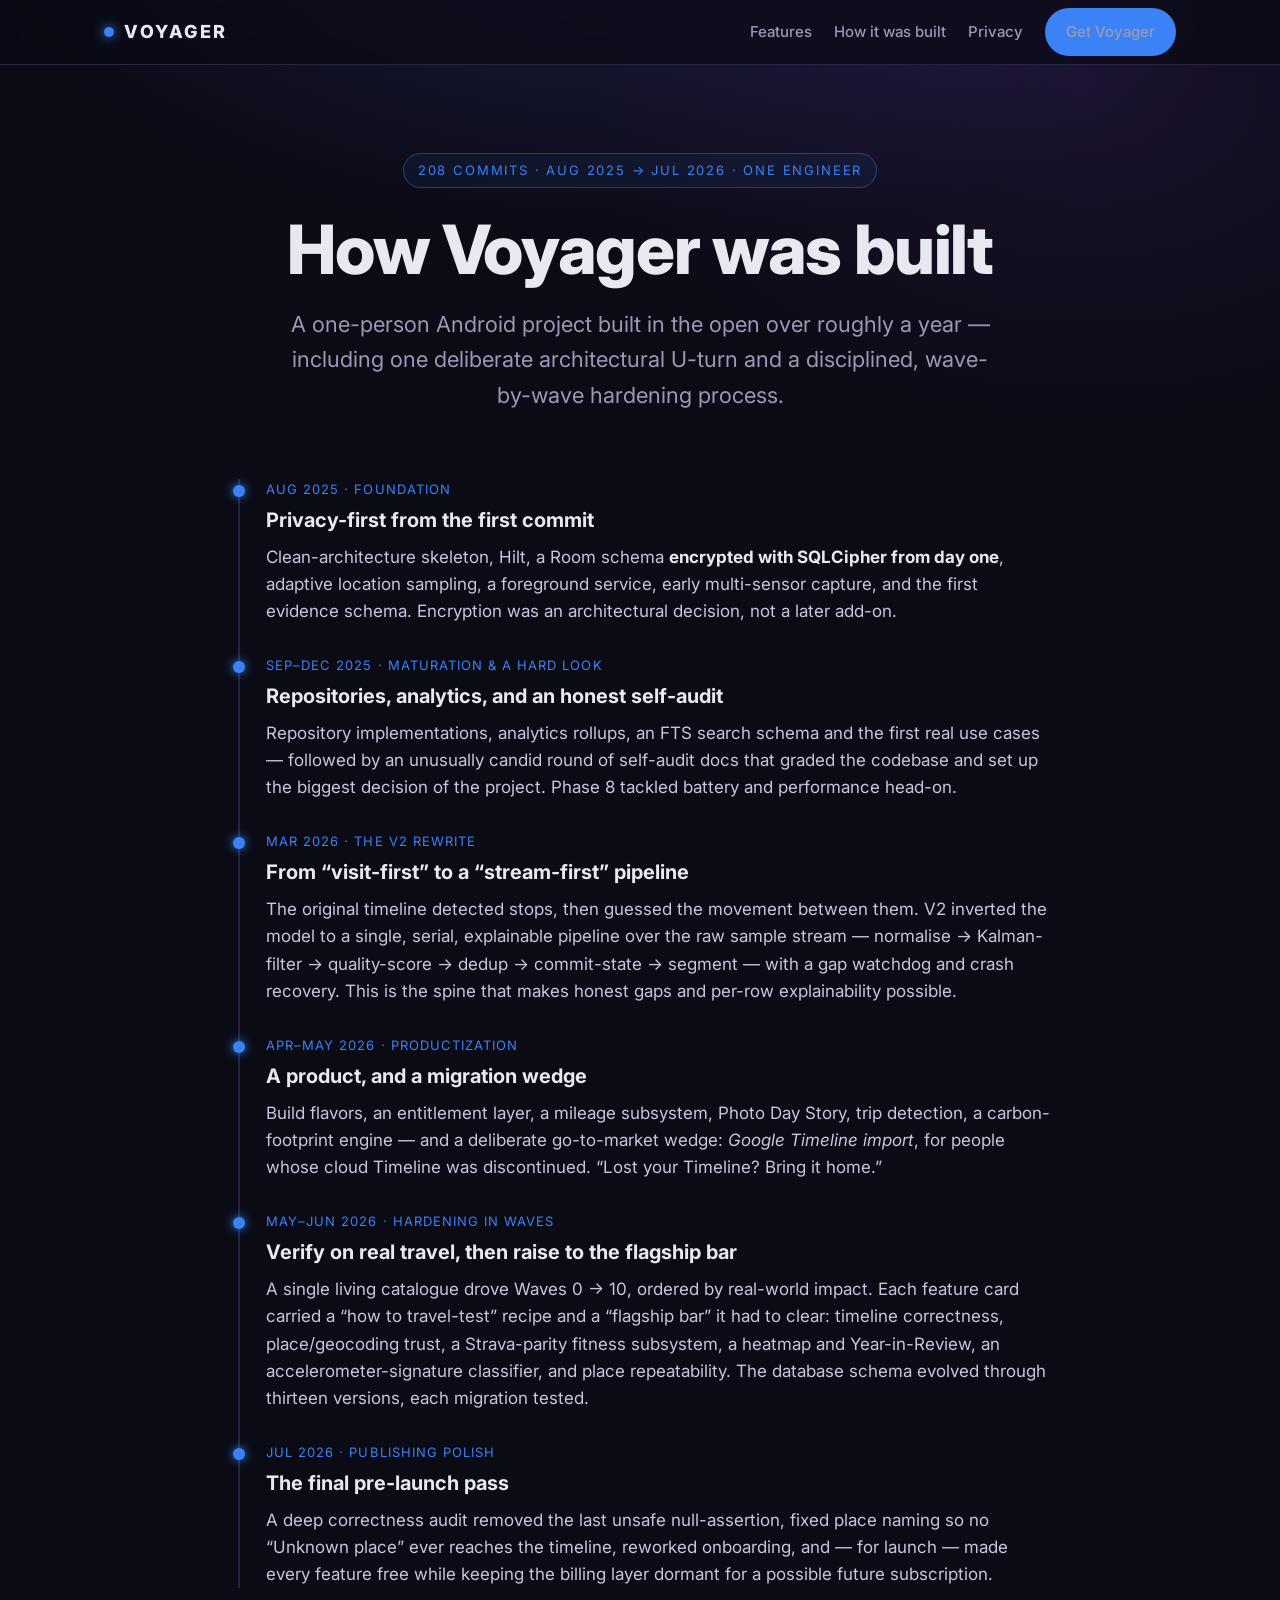
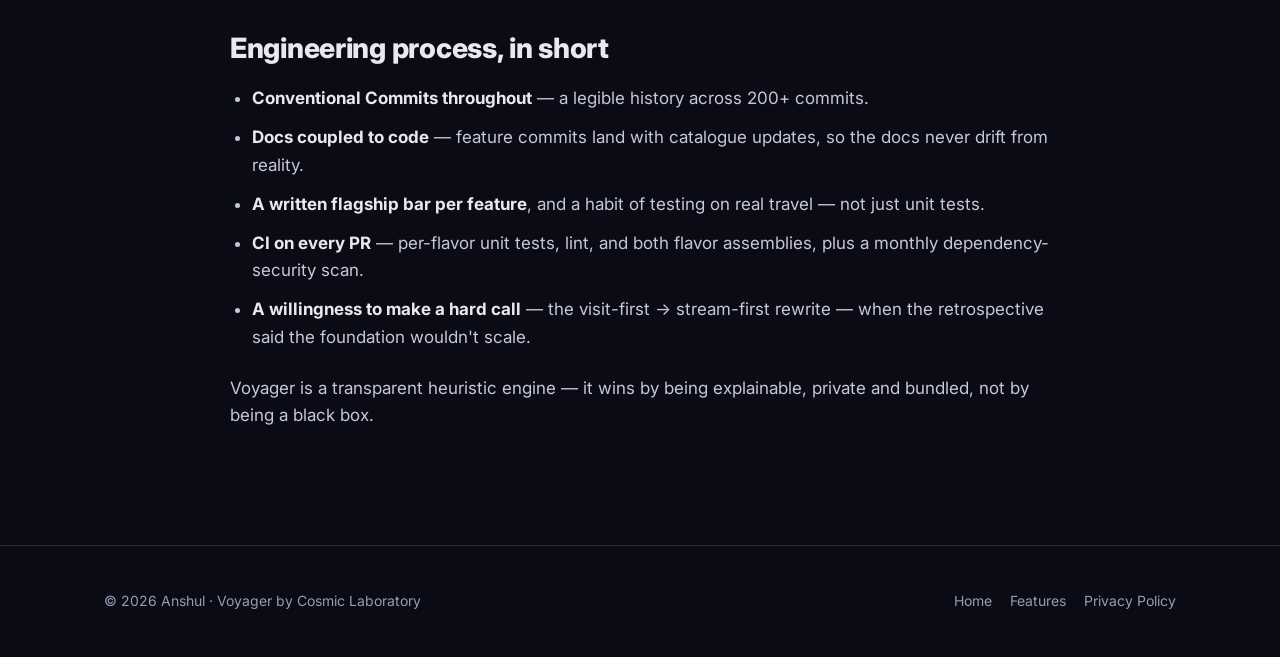
==== development.html @ 9e4bc84a "Voyager marketing + docs site (landing, features, dev story, privacy) Static GitHub Pages site (no a" ====
<!doctype html>
<html lang="en">
<head>
<meta charset="utf-8">
<meta name="viewport" content="width=device-width, initial-scale=1">
<title>How Voyager was built — Development story</title>
<meta name="description" content="The year-long development story of Voyager: 208 commits, an architectural U-turn from visit-first to a stream-first pipeline, and a wave-by-wave hardening process.">
<link href="https://fonts.googleapis.com/css2?family=Inter:wght@400;500;600;800&display=swap" rel="stylesheet">
<link rel="stylesheet" href="assets/style.css">
<link rel="icon" href="data:image/svg+xml,<svg xmlns='http://www.w3.org/2000/svg' viewBox='0 0 100 100'><circle cx='50' cy='50' r='42' fill='%233b82f6'/></svg>">
</head>
<body>

<nav class="nav"><div class="wrap">
  <a class="brand" href="index.html"><span class="dot"></span>VOYAGER</a>
  <div class="links">
    <a href="features.html">Features</a>
    <a href="development.html">How it was built</a>
    <a href="privacy.html">Privacy</a>
    <a class="btn" href="index.html#get">Get Voyager</a>
  </div>
</div></nav>

<header class="hero" style="padding-bottom:10px"><div class="wrap">
  <span class="eyebrow">208 commits · Aug 2025 → Jul 2026 · one engineer</span>
  <h1>How Voyager was built</h1>
  <p class="lede">A one-person Android project built in the open over roughly a year — including one
    deliberate architectural U-turn and a disciplined, wave-by-wave hardening process.</p>
</div></header>

<section style="padding-top:24px"><div class="wrap"><div class="prose">
  <div class="timeline">
    <div class="phase"><div class="when">Aug 2025 · Foundation</div>
      <h3>Privacy-first from the first commit</h3>
      <p>Clean-architecture skeleton, Hilt, a Room schema <strong>encrypted with SQLCipher from day
        one</strong>, adaptive location sampling, a foreground service, early multi-sensor capture,
        and the first evidence schema. Encryption was an architectural decision, not a later add-on.</p></div>

    <div class="phase"><div class="when">Sep–Dec 2025 · Maturation &amp; a hard look</div>
      <h3>Repositories, analytics, and an honest self-audit</h3>
      <p>Repository implementations, analytics rollups, an FTS search schema and the first real use
        cases — followed by an unusually candid round of self-audit docs that graded the codebase and
        set up the biggest decision of the project. Phase 8 tackled battery and performance head-on.</p></div>

    <div class="phase"><div class="when">Mar 2026 · The V2 rewrite</div>
      <h3>From “visit-first” to a “stream-first” pipeline</h3>
      <p>The original timeline detected stops, then guessed the movement between them. V2 inverted the
        model to a single, serial, explainable pipeline over the raw sample stream —
        normalise → Kalman-filter → quality-score → dedup → commit-state → segment — with a gap
        watchdog and crash recovery. This is the spine that makes honest gaps and per-row
        explainability possible.</p></div>

    <div class="phase"><div class="when">Apr–May 2026 · Productization</div>
      <h3>A product, and a migration wedge</h3>
      <p>Build flavors, an entitlement layer, a mileage subsystem, Photo Day Story, trip detection,
        a carbon-footprint engine — and a deliberate go-to-market wedge: <em>Google Timeline import</em>,
        for people whose cloud Timeline was discontinued. “Lost your Timeline? Bring it home.”</p></div>

    <div class="phase"><div class="when">May–Jun 2026 · Hardening in waves</div>
      <h3>Verify on real travel, then raise to the flagship bar</h3>
      <p>A single living catalogue drove Waves 0 → 10, ordered by real-world impact. Each feature card
        carried a “how to travel-test” recipe and a “flagship bar” it had to clear: timeline
        correctness, place/geocoding trust, a Strava-parity fitness subsystem, a heatmap and
        Year-in-Review, an accelerometer-signature classifier, and place repeatability. The database
        schema evolved through thirteen versions, each migration tested.</p></div>

    <div class="phase"><div class="when">Jul 2026 · Publishing polish</div>
      <h3>The final pre-launch pass</h3>
      <p>A deep correctness audit removed the last unsafe null-assertion, fixed place naming so no
        “Unknown place” ever reaches the timeline, reworked onboarding, and — for launch — made every
        feature free while keeping the billing layer dormant for a possible future subscription.</p></div>
  </div>

  <h2>Engineering process, in short</h2>
  <ul>
    <li><strong>Conventional Commits throughout</strong> — a legible history across 200+ commits.</li>
    <li><strong>Docs coupled to code</strong> — feature commits land with catalogue updates, so the
      docs never drift from reality.</li>
    <li><strong>A written flagship bar per feature</strong>, and a habit of testing on real travel —
      not just unit tests.</li>
    <li><strong>CI on every PR</strong> — per-flavor unit tests, lint, and both flavor assemblies,
      plus a monthly dependency-security scan.</li>
    <li><strong>A willingness to make a hard call</strong> — the visit-first → stream-first rewrite —
      when the retrospective said the foundation wouldn't scale.</li>
  </ul>
  <p class="muted" style="margin-top:24px">Voyager is a transparent heuristic engine — it wins by being
    explainable, private and bundled, not by being a black box.</p>
</div></div></section>

<footer><div class="wrap">
  <div>© 2026 Anshul · Voyager by Cosmic Laboratory</div>
  <div class="foot-links">
    <a href="index.html">Home</a>
    <a href="features.html">Features</a>
    <a href="privacy.html">Privacy Policy</a>
  </div>
</div></footer>

</body>
</html>
---- assets/style.css ----
:root{
  --bg:#0b0b16; --bg2:#0f0f1a; --surface:#161628; --surface2:#1e1e34;
  --line:#26263f; --text:#e8e8f0; --muted:#9a9ab5; --primary:#3b82f6; --primary-dim:#2563eb;
  --gold:#e6b450; --green:#66bb6a; --purple:#ab47bc; --radius:16px; --max:1120px;
  --font:'Inter',-apple-system,BlinkMacSystemFont,'Segoe UI',Roboto,system-ui,sans-serif;
}
*{box-sizing:border-box;margin:0;padding:0}
html{scroll-behavior:smooth}
body{
  font-family:var(--font); color:var(--text); line-height:1.6; font-size:17px;
  background:
    radial-gradient(1200px 700px at 50% -180px, rgba(59,60,140,.45), transparent 60%),
    radial-gradient(900px 600px at 85% 10%, rgba(120,60,180,.14), transparent 55%),
    var(--bg);
  background-attachment:fixed;
  -webkit-font-smoothing:antialiased;
}
a{color:var(--primary);text-decoration:none}
a:hover{text-decoration:underline}
img{max-width:100%;display:block}
.wrap{max-width:var(--max);margin:0 auto;padding:0 24px}
.muted{color:var(--muted)}
.center{text-align:center}

/* Nav */
.nav{position:sticky;top:0;z-index:20;backdrop-filter:blur(12px);
  background:rgba(11,11,22,.72);border-bottom:1px solid var(--line)}
.nav .wrap{display:flex;align-items:center;justify-content:space-between;height:64px}
.brand{display:flex;align-items:center;gap:10px;font-weight:800;letter-spacing:.14em;
  font-size:18px;color:var(--text)}
.brand:hover{text-decoration:none}
.brand .dot{width:10px;height:10px;border-radius:50%;background:var(--primary);
  box-shadow:0 0 12px var(--primary)}
.nav .links{display:flex;gap:22px;align-items:center}
.nav .links a{color:var(--muted);font-size:15px;font-weight:500}
.nav .links a:hover{color:var(--text);text-decoration:none}
.btn{display:inline-block;background:var(--primary);color:#fff;font-weight:600;
  padding:11px 20px;border-radius:999px;font-size:15px;border:1px solid transparent;transition:.15s}
.btn:hover{background:var(--primary-dim);text-decoration:none;transform:translateY(-1px)}
.btn.ghost{background:transparent;border-color:var(--line);color:var(--text)}
.btn.ghost:hover{border-color:var(--primary);background:rgba(59,130,246,.08)}

/* Hero */
.hero{padding:88px 0 40px;text-align:center}
.eyebrow{display:inline-block;font-size:13px;letter-spacing:.14em;text-transform:uppercase;
  color:var(--primary);border:1px solid rgba(59,130,246,.4);border-radius:999px;
  padding:6px 14px;margin-bottom:26px;background:rgba(59,130,246,.06)}
h1{font-size:clamp(38px,6vw,68px);line-height:1.05;font-weight:800;letter-spacing:-.02em;margin-bottom:22px}
h1 .grad{background:linear-gradient(120deg,#8ab4ff,#c9a0ff);-webkit-background-clip:text;
  background-clip:text;color:transparent}
.lede{font-size:clamp(18px,2.4vw,22px);color:var(--muted);max-width:720px;margin:0 auto 32px}
.cta-row{display:flex;gap:14px;justify-content:center;flex-wrap:wrap;margin-bottom:14px}
.pills{display:flex;gap:10px;justify-content:center;flex-wrap:wrap;margin-top:26px}
.pill{font-size:13px;color:var(--muted);border:1px solid var(--line);border-radius:999px;
  padding:6px 13px;background:rgba(255,255,255,.02)}
.pill b{color:var(--text)}

/* Hero device row */
.devices{display:flex;gap:22px;justify-content:center;margin-top:52px;flex-wrap:wrap}
.devices img{width:260px;border-radius:26px;border:1px solid var(--line);
  box-shadow:0 30px 70px rgba(0,0,0,.55)}

/* Sections */
section{padding:64px 0}
.sec-head{max-width:720px;margin:0 auto 44px;text-align:center}
h2{font-size:clamp(28px,4vw,40px);font-weight:800;letter-spacing:-.01em;margin-bottom:14px}
h2.left{text-align:left}
.sec-head p{color:var(--muted);font-size:18px}

/* Cards grid */
.grid{display:grid;gap:20px}
.g3{grid-template-columns:repeat(3,1fr)}
.g2{grid-template-columns:repeat(2,1fr)}
.g4{grid-template-columns:repeat(4,1fr)}
.card{background:linear-gradient(180deg,var(--surface),var(--bg2));border:1px solid var(--line);
  border-radius:var(--radius);padding:26px}
.card h3{font-size:20px;margin-bottom:10px;display:flex;align-items:center;gap:10px}
.card p{color:var(--muted);font-size:15.5px}
.ic{width:40px;height:40px;border-radius:11px;display:grid;place-items:center;font-size:20px;
  background:rgba(59,130,246,.14);flex:none}
.ic.gold{background:rgba(230,180,80,.15)} .ic.green{background:rgba(102,187,106,.15)}
.ic.purple{background:rgba(171,71,188,.15)}

/* Moat list */
.moat{max-width:820px;margin:0 auto;display:grid;gap:16px}
.moat .row{display:flex;gap:18px;align-items:flex-start;background:rgba(255,255,255,.02);
  border:1px solid var(--line);border-radius:var(--radius);padding:20px 22px}
.moat .num{font-weight:800;color:var(--primary);font-size:22px;flex:none;width:34px}

/* Wedge banner */
.banner{background:linear-gradient(120deg,rgba(59,130,246,.14),rgba(171,71,188,.12));
  border:1px solid var(--line);border-radius:22px;padding:44px;text-align:center;max-width:900px;margin:0 auto}
.banner h2{margin-bottom:12px}

/* Gallery */
.gallery{display:grid;grid-template-columns:repeat(auto-fill,minmax(230px,1fr));gap:20px}
.gallery img{border-radius:16px;border:1px solid var(--line)}

/* Quotes */
.quotes{display:grid;gap:14px;grid-template-columns:repeat(2,1fr);max-width:960px;margin:0 auto}
.quote{border-left:3px solid var(--primary);background:rgba(255,255,255,.02);
  padding:16px 20px;border-radius:0 12px 12px 0;color:var(--muted);font-size:15.5px}
.quote b{color:var(--text)}

/* Doc/prose pages */
.prose{max-width:820px;margin:0 auto}
.prose h2{margin:38px 0 14px;font-size:28px}
.prose h3{margin:26px 0 10px;font-size:20px;color:var(--text)}
.prose p,.prose li{color:#c7c7da;margin-bottom:12px}
.prose ul{padding-left:22px;margin-bottom:14px}
.prose strong{color:var(--text)}
.prose .updated{color:var(--muted);font-size:14px;margin-bottom:24px}
.prose table{width:100%;border-collapse:collapse;margin:18px 0;font-size:15px}
.prose th,.prose td{border:1px solid var(--line);padding:10px 12px;text-align:left}
.prose th{background:var(--surface)}
.timeline{border-left:2px solid var(--line);margin-left:8px;padding-left:26px}
.timeline .phase{position:relative;margin-bottom:30px}
.timeline .phase::before{content:'';position:absolute;left:-33px;top:6px;width:12px;height:12px;
  border-radius:50%;background:var(--primary);box-shadow:0 0 10px var(--primary)}
.timeline .phase .when{font-size:13px;letter-spacing:.08em;text-transform:uppercase;color:var(--primary)}
.timeline .phase h3{margin:4px 0 8px}

/* Footer */
footer{border-top:1px solid var(--line);padding:44px 0;margin-top:40px;color:var(--muted);font-size:14px}
footer .wrap{display:flex;justify-content:space-between;gap:20px;flex-wrap:wrap;align-items:center}
footer a{color:var(--muted)} footer a:hover{color:var(--text)}
.foot-links{display:flex;gap:18px;flex-wrap:wrap}

@media(max-width:820px){
  .g3,.g4,.quotes{grid-template-columns:1fr}
  .g2{grid-template-columns:1fr}
  .nav .links a:not(.btn){display:none}
  .hero{padding:56px 0 20px}
}
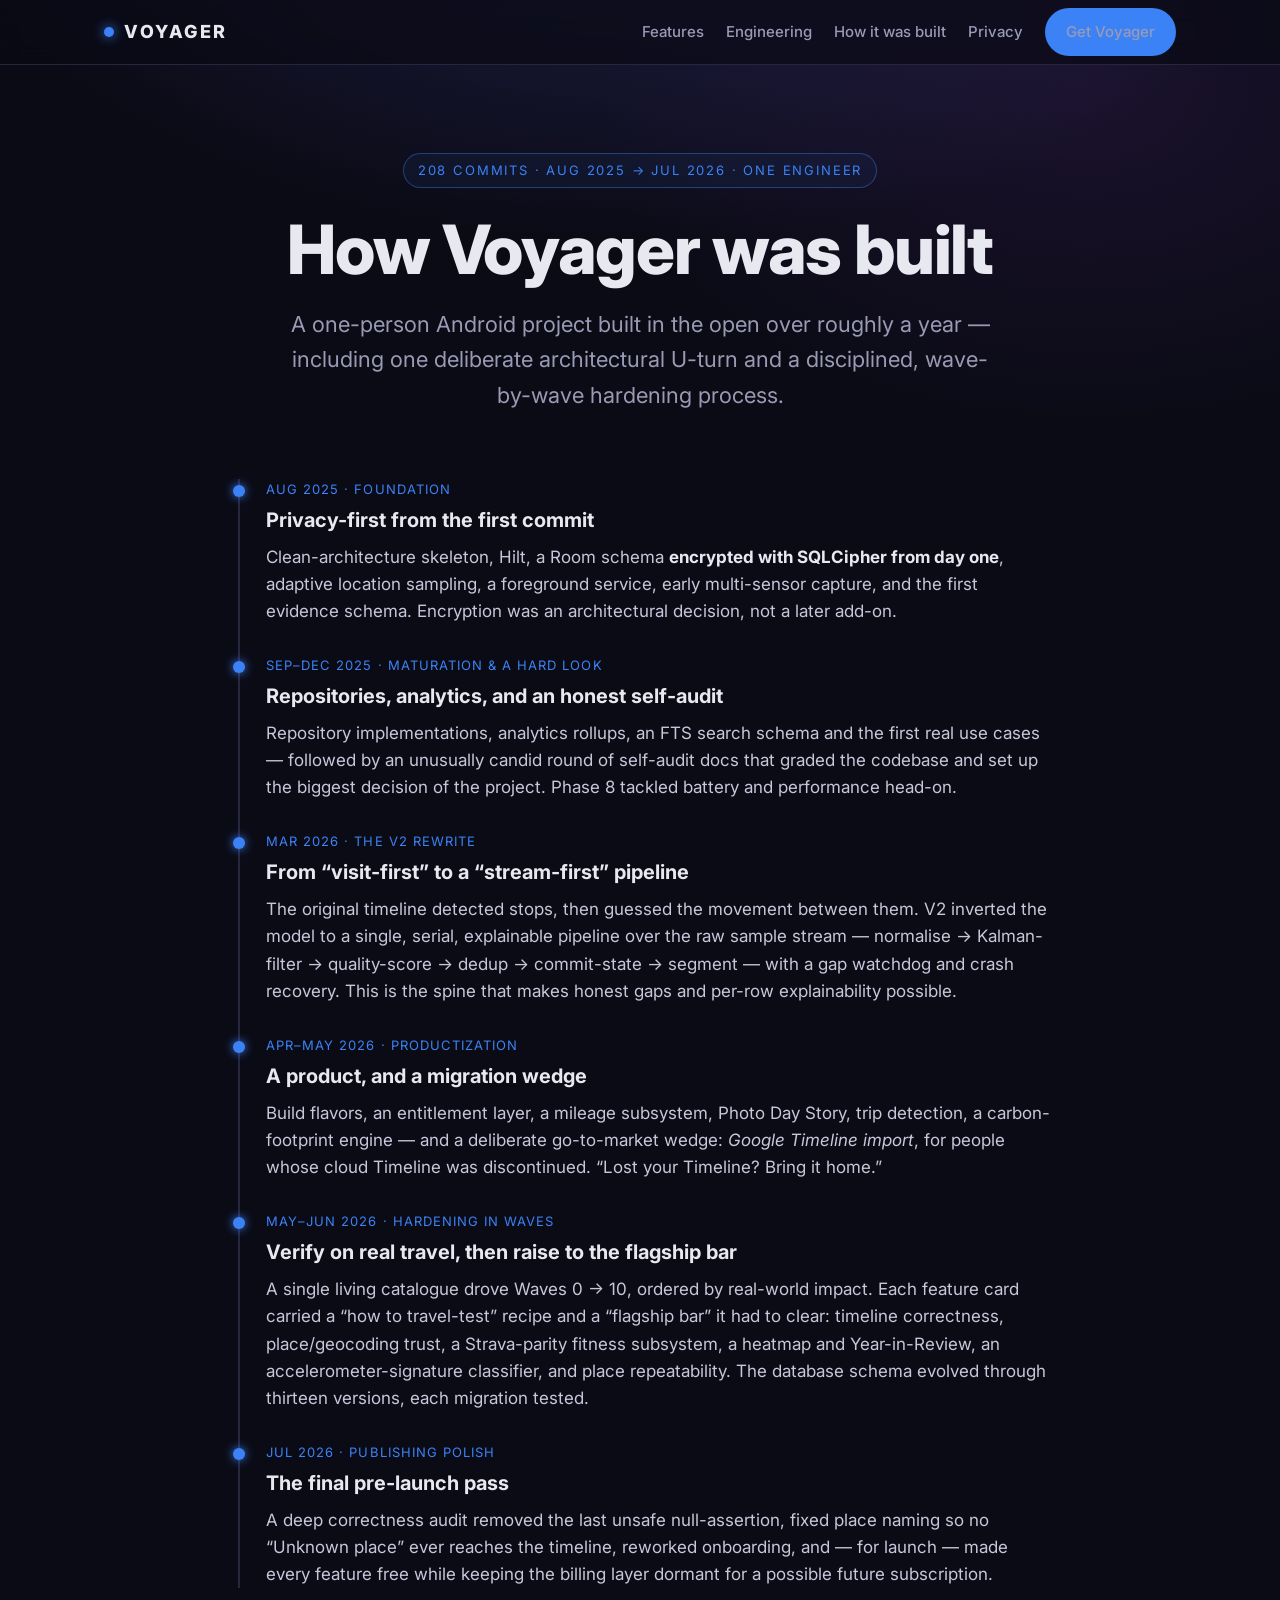
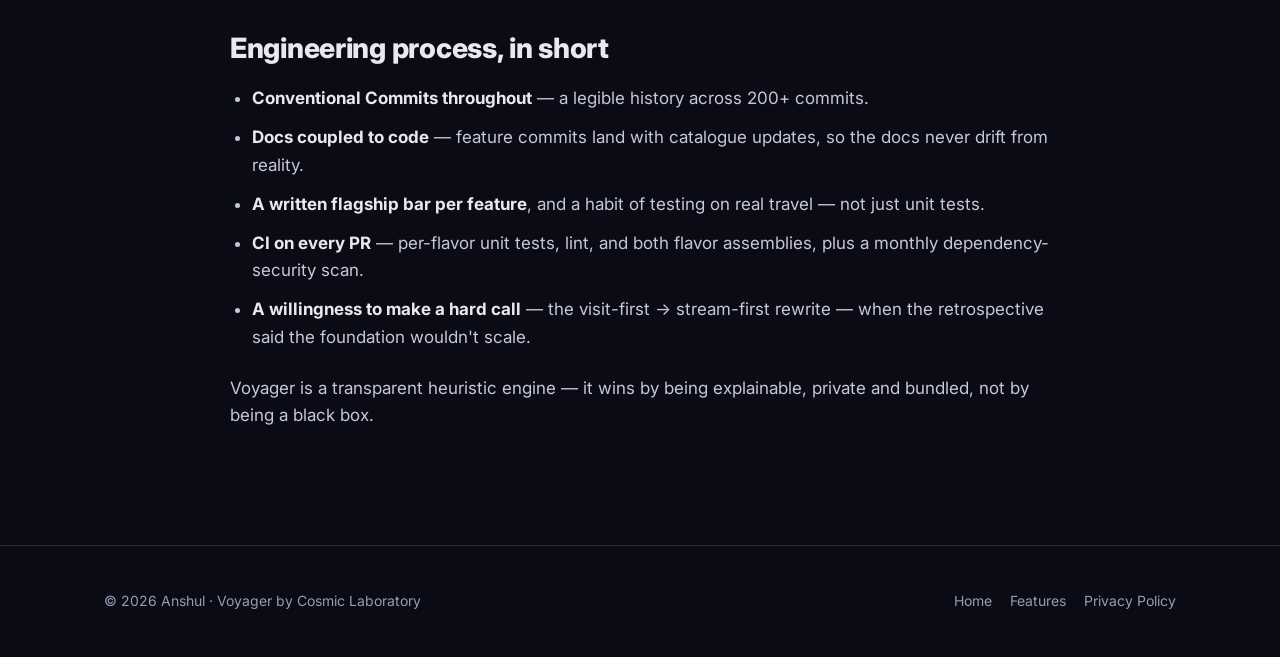
==== commit 6f531f73: "Add engineering deep-dive page + architecture diagram; Engineering nav link" ====
--- a/development.html
+++ b/development.html
@@ -15,6 +15,7 @@
   <a class="brand" href="index.html"><span class="dot"></span>VOYAGER</a>
   <div class="links">
     <a href="features.html">Features</a>
+    <a href="engineering.html">Engineering</a>
     <a href="development.html">How it was built</a>
     <a href="privacy.html">Privacy</a>
     <a class="btn" href="index.html#get">Get Voyager</a>
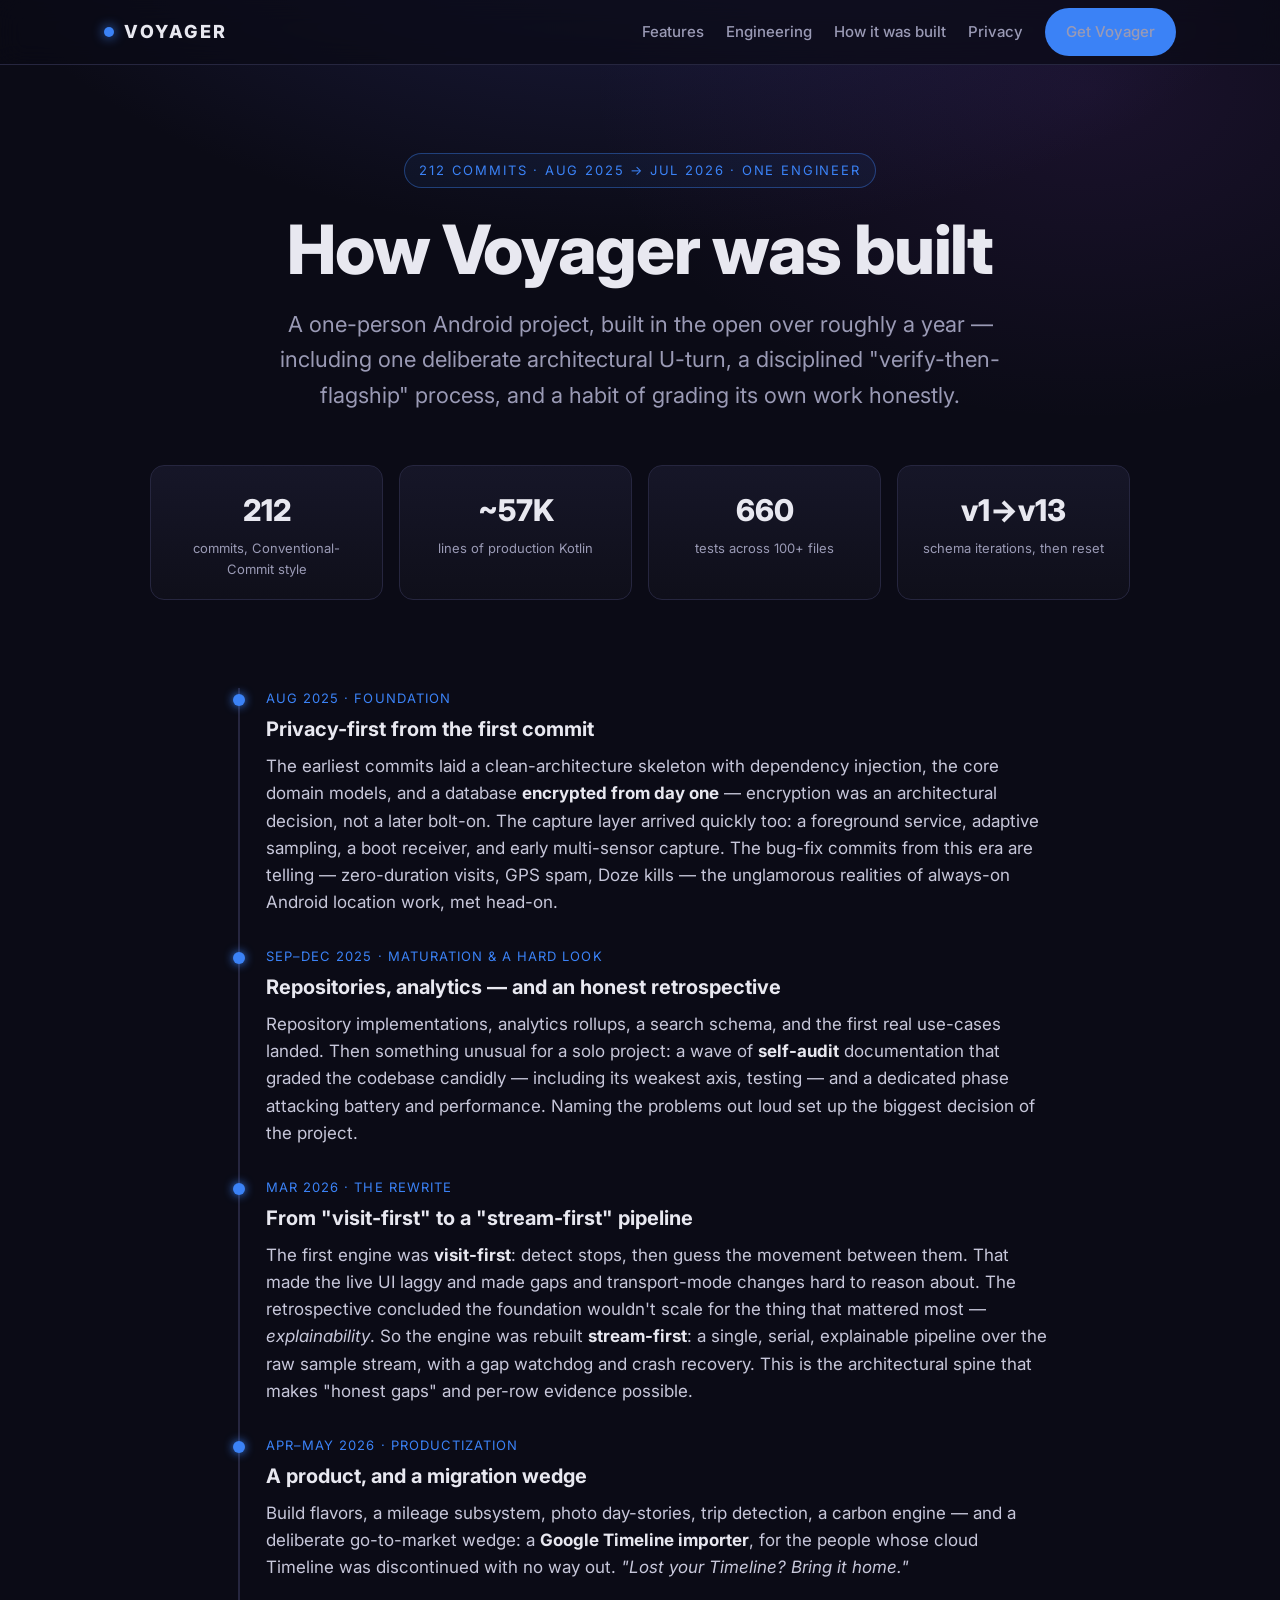
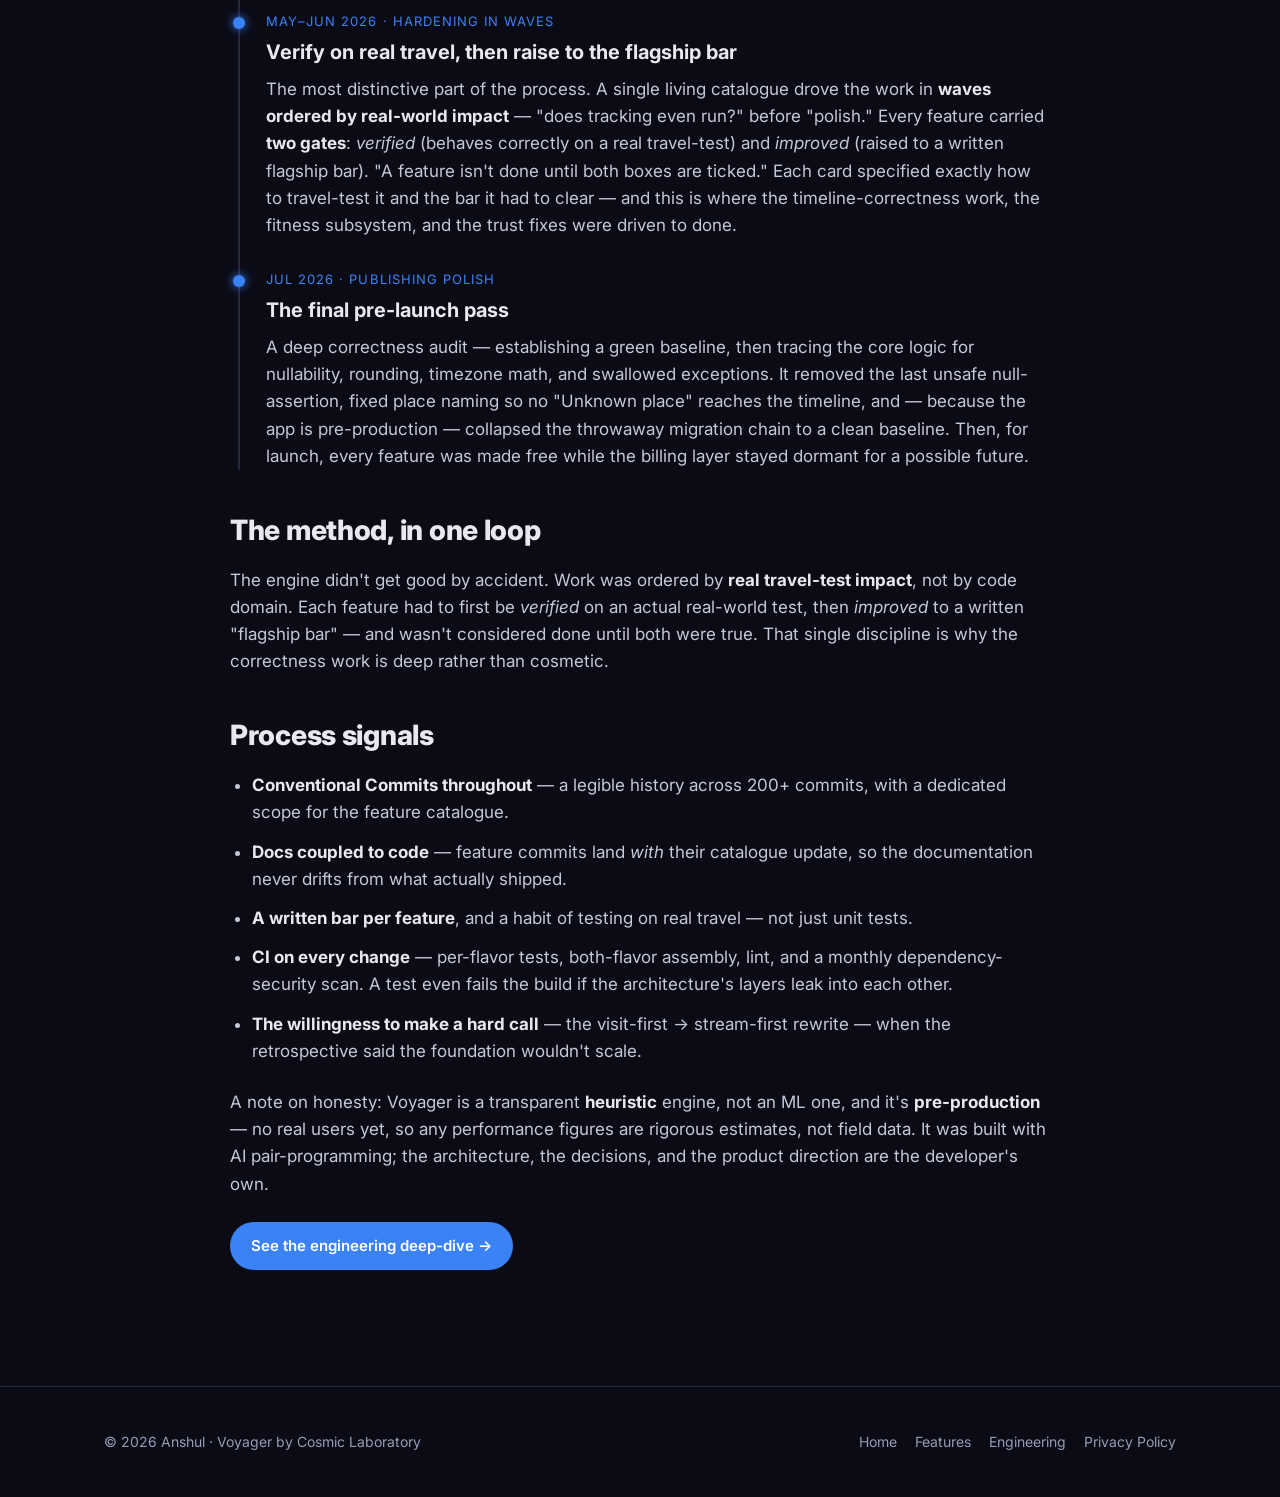
==== commit bf612bb1: "Deepen site content (conceptual): engineering, features, dev-story, landing - engineering.html: full" ====
--- a/development.html
+++ b/development.html
@@ -4,7 +4,7 @@
 <meta charset="utf-8">
 <meta name="viewport" content="width=device-width, initial-scale=1">
 <title>How Voyager was built — Development story</title>
-<meta name="description" content="The year-long development story of Voyager: 208 commits, an architectural U-turn from visit-first to a stream-first pipeline, and a wave-by-wave hardening process.">
+<meta name="description" content="The year-long development story of Voyager: 212 commits, an architectural U-turn from visit-first to a stream-first pipeline, a verify-then-flagship wave methodology, and a habit of honest self-audit.">
 <link href="https://fonts.googleapis.com/css2?family=Inter:wght@400;500;600;800&display=swap" rel="stylesheet">
 <link rel="stylesheet" href="assets/style.css">
 <link rel="icon" href="data:image/svg+xml,<svg xmlns='http://www.w3.org/2000/svg' viewBox='0 0 100 100'><circle cx='50' cy='50' r='42' fill='%233b82f6'/></svg>">
@@ -23,69 +23,98 @@
 </div></nav>
 
 <header class="hero" style="padding-bottom:10px"><div class="wrap">
-  <span class="eyebrow">208 commits · Aug 2025 → Jul 2026 · one engineer</span>
+  <span class="eyebrow">212 commits · Aug 2025 → Jul 2026 · one engineer</span>
   <h1>How Voyager was built</h1>
-  <p class="lede">A one-person Android project built in the open over roughly a year — including one
-    deliberate architectural U-turn and a disciplined, wave-by-wave hardening process.</p>
+  <p class="lede">A one-person Android project, built in the open over roughly a year — including one deliberate
+    architectural U-turn, a disciplined "verify-then-flagship" process, and a habit of grading its own work
+    honestly.</p>
 </div></header>
+
+<section style="padding-top:10px"><div class="wrap">
+  <div class="stats">
+    <div class="stat"><div class="n">212</div><div class="l">commits, Conventional-Commit style</div></div>
+    <div class="stat"><div class="n">~57K</div><div class="l">lines of production Kotlin</div></div>
+    <div class="stat"><div class="n">660</div><div class="l">tests across 100+ files</div></div>
+    <div class="stat"><div class="n">v1→v13</div><div class="l">schema iterations, then reset</div></div>
+  </div>
+</div></section>
 
 <section style="padding-top:24px"><div class="wrap"><div class="prose">
   <div class="timeline">
     <div class="phase"><div class="when">Aug 2025 · Foundation</div>
       <h3>Privacy-first from the first commit</h3>
-      <p>Clean-architecture skeleton, Hilt, a Room schema <strong>encrypted with SQLCipher from day
-        one</strong>, adaptive location sampling, a foreground service, early multi-sensor capture,
-        and the first evidence schema. Encryption was an architectural decision, not a later add-on.</p></div>
+      <p>The earliest commits laid a clean-architecture skeleton with dependency injection, the core domain
+        models, and a database <strong>encrypted from day one</strong> — encryption was an architectural
+        decision, not a later bolt-on. The capture layer arrived quickly too: a foreground service, adaptive
+        sampling, a boot receiver, and early multi-sensor capture. The bug-fix commits from this era are
+        telling — zero-duration visits, GPS spam, Doze kills — the unglamorous realities of always-on Android
+        location work, met head-on.</p></div>
 
     <div class="phase"><div class="when">Sep–Dec 2025 · Maturation &amp; a hard look</div>
-      <h3>Repositories, analytics, and an honest self-audit</h3>
-      <p>Repository implementations, analytics rollups, an FTS search schema and the first real use
-        cases — followed by an unusually candid round of self-audit docs that graded the codebase and
-        set up the biggest decision of the project. Phase 8 tackled battery and performance head-on.</p></div>
+      <h3>Repositories, analytics — and an honest retrospective</h3>
+      <p>Repository implementations, analytics rollups, a search schema, and the first real use-cases landed.
+        Then something unusual for a solo project: a wave of <strong>self-audit</strong> documentation that
+        graded the codebase candidly — including its weakest axis, testing — and a dedicated phase attacking
+        battery and performance. Naming the problems out loud set up the biggest decision of the project.</p></div>
 
-    <div class="phase"><div class="when">Mar 2026 · The V2 rewrite</div>
-      <h3>From “visit-first” to a “stream-first” pipeline</h3>
-      <p>The original timeline detected stops, then guessed the movement between them. V2 inverted the
-        model to a single, serial, explainable pipeline over the raw sample stream —
-        normalise → Kalman-filter → quality-score → dedup → commit-state → segment — with a gap
-        watchdog and crash recovery. This is the spine that makes honest gaps and per-row
-        explainability possible.</p></div>
+    <div class="phase"><div class="when">Mar 2026 · The rewrite</div>
+      <h3>From "visit-first" to a "stream-first" pipeline</h3>
+      <p>The first engine was <strong>visit-first</strong>: detect stops, then guess the movement between them.
+        That made the live UI laggy and made gaps and transport-mode changes hard to reason about. The
+        retrospective concluded the foundation wouldn't scale for the thing that mattered most —
+        <em>explainability</em>. So the engine was rebuilt <strong>stream-first</strong>: a single, serial,
+        explainable pipeline over the raw sample stream, with a gap watchdog and crash recovery. This is the
+        architectural spine that makes "honest gaps" and per-row evidence possible.</p></div>
 
     <div class="phase"><div class="when">Apr–May 2026 · Productization</div>
       <h3>A product, and a migration wedge</h3>
-      <p>Build flavors, an entitlement layer, a mileage subsystem, Photo Day Story, trip detection,
-        a carbon-footprint engine — and a deliberate go-to-market wedge: <em>Google Timeline import</em>,
-        for people whose cloud Timeline was discontinued. “Lost your Timeline? Bring it home.”</p></div>
+      <p>Build flavors, a mileage subsystem, photo day-stories, trip detection, a carbon engine — and a
+        deliberate go-to-market wedge: a <strong>Google Timeline importer</strong>, for the people whose cloud
+        Timeline was discontinued with no way out. <em>"Lost your Timeline? Bring it home."</em></p></div>
 
     <div class="phase"><div class="when">May–Jun 2026 · Hardening in waves</div>
       <h3>Verify on real travel, then raise to the flagship bar</h3>
-      <p>A single living catalogue drove Waves 0 → 10, ordered by real-world impact. Each feature card
-        carried a “how to travel-test” recipe and a “flagship bar” it had to clear: timeline
-        correctness, place/geocoding trust, a Strava-parity fitness subsystem, a heatmap and
-        Year-in-Review, an accelerometer-signature classifier, and place repeatability. The database
-        schema evolved through thirteen versions, each migration tested.</p></div>
+      <p>The most distinctive part of the process. A single living catalogue drove the work in
+        <strong>waves ordered by real-world impact</strong> — "does tracking even run?" before "polish." Every
+        feature carried <strong>two gates</strong>: <em>verified</em> (behaves correctly on a real travel-test)
+        and <em>improved</em> (raised to a written flagship bar). "A feature isn't done until both boxes are
+        ticked." Each card specified exactly how to travel-test it and the bar it had to clear — and this is
+        where the timeline-correctness work, the fitness subsystem, and the trust fixes were driven to done.</p></div>
 
     <div class="phase"><div class="when">Jul 2026 · Publishing polish</div>
       <h3>The final pre-launch pass</h3>
-      <p>A deep correctness audit removed the last unsafe null-assertion, fixed place naming so no
-        “Unknown place” ever reaches the timeline, reworked onboarding, and — for launch — made every
-        feature free while keeping the billing layer dormant for a possible future subscription.</p></div>
+      <p>A deep correctness audit — establishing a green baseline, then tracing the core logic for nullability,
+        rounding, timezone math, and swallowed exceptions. It removed the last unsafe null-assertion, fixed place
+        naming so no "Unknown place" reaches the timeline, and — because the app is pre-production — collapsed the
+        throwaway migration chain to a clean baseline. Then, for launch, every feature was made free while the
+        billing layer stayed dormant for a possible future.</p></div>
   </div>
 
-  <h2>Engineering process, in short</h2>
+  <h2>The method, in one loop</h2>
+  <p>The engine didn't get good by accident. Work was ordered by <strong>real travel-test impact</strong>, not by
+    code domain. Each feature had to first be <em>verified</em> on an actual real-world test, then <em>improved</em>
+    to a written "flagship bar" — and wasn't considered done until both were true. That single discipline is why
+    the correctness work is deep rather than cosmetic.</p>
+
+  <h2>Process signals</h2>
   <ul>
-    <li><strong>Conventional Commits throughout</strong> — a legible history across 200+ commits.</li>
-    <li><strong>Docs coupled to code</strong> — feature commits land with catalogue updates, so the
-      docs never drift from reality.</li>
-    <li><strong>A written flagship bar per feature</strong>, and a habit of testing on real travel —
-      not just unit tests.</li>
-    <li><strong>CI on every PR</strong> — per-flavor unit tests, lint, and both flavor assemblies,
-      plus a monthly dependency-security scan.</li>
-    <li><strong>A willingness to make a hard call</strong> — the visit-first → stream-first rewrite —
-      when the retrospective said the foundation wouldn't scale.</li>
+    <li><strong>Conventional Commits throughout</strong> — a legible history across 200+ commits, with a dedicated
+      scope for the feature catalogue.</li>
+    <li><strong>Docs coupled to code</strong> — feature commits land <em>with</em> their catalogue update, so the
+      documentation never drifts from what actually shipped.</li>
+    <li><strong>A written bar per feature</strong>, and a habit of testing on real travel — not just unit tests.</li>
+    <li><strong>CI on every change</strong> — per-flavor tests, both-flavor assembly, lint, and a monthly
+      dependency-security scan. A test even fails the build if the architecture's layers leak into each other.</li>
+    <li><strong>The willingness to make a hard call</strong> — the visit-first → stream-first rewrite — when the
+      retrospective said the foundation wouldn't scale.</li>
   </ul>
-  <p class="muted" style="margin-top:24px">Voyager is a transparent heuristic engine — it wins by being
-    explainable, private and bundled, not by being a black box.</p>
+
+  <p class="muted" style="margin-top:24px">A note on honesty: Voyager is a transparent <strong>heuristic</strong>
+    engine, not an ML one, and it's <strong>pre-production</strong> — no real users yet, so any performance figures
+    are rigorous estimates, not field data. It was built with AI pair-programming; the architecture, the
+    decisions, and the product direction are the developer's own.</p>
+
+  <p style="margin-top:24px"><a class="btn" href="engineering.html">See the engineering deep-dive →</a></p>
 </div></div></section>
 
 <footer><div class="wrap">
@@ -93,6 +122,7 @@
   <div class="foot-links">
     <a href="index.html">Home</a>
     <a href="features.html">Features</a>
+    <a href="engineering.html">Engineering</a>
     <a href="privacy.html">Privacy Policy</a>
   </div>
 </div></footer>
--- a/assets/style.css
+++ b/assets/style.css
@@ -132,3 +132,62 @@
   .nav .links a:not(.btn){display:none}
   .hero{padding:56px 0 20px}
 }
+
+/* ── Deep-content components (shared) ───────────────────────────── */
+
+/* Stat strip */
+.stats{display:grid;grid-template-columns:repeat(4,1fr);gap:16px;max-width:980px;margin:0 auto}
+.stat{background:linear-gradient(180deg,var(--surface),var(--bg2));border:1px solid var(--line);
+  border-radius:14px;padding:20px;text-align:center}
+.stat .n{font-size:30px;font-weight:800;color:var(--text)}
+.stat .l{font-size:13px;color:var(--muted);margin-top:4px}
+
+/* What / Why / How blocks (features + algorithms) */
+.wwh{display:grid;gap:18px}
+.wwh.two{grid-template-columns:repeat(2,1fr)}
+.wwh .item{background:linear-gradient(180deg,var(--surface),var(--bg2));border:1px solid var(--line);
+  border-radius:var(--radius);padding:24px}
+.wwh .item h3{font-size:20px;margin-bottom:14px;display:flex;align-items:center;gap:10px}
+.wwh .r{display:grid;grid-template-columns:64px 1fr;gap:12px;padding:8px 0;border-top:1px solid var(--line)}
+.wwh .r:first-of-type{border-top:none;padding-top:2px}
+.wwh .r .t{font-size:11.5px;font-weight:700;letter-spacing:.08em;text-transform:uppercase;
+  color:var(--primary);padding-top:3px}
+.wwh .r .t.why{color:var(--gold)} .wwh .r .t.how{color:var(--green)}
+.wwh .r p{color:#c7c7da;font-size:15px}
+
+/* FAQ */
+.faq{max-width:820px;margin:0 auto;display:grid;gap:12px}
+.faq .q{background:rgba(255,255,255,.02);border:1px solid var(--line);border-radius:12px;padding:18px 22px}
+.faq .q h3{font-size:17px;margin-bottom:6px}
+.faq .q p{color:var(--muted);font-size:15px}
+
+/* War-story vignettes */
+.vignettes{display:grid;grid-template-columns:repeat(2,1fr);gap:16px;max-width:1000px;margin:0 auto}
+.vignette{background:rgba(255,255,255,.02);border:1px solid var(--line);border-left:3px solid var(--primary);
+  border-radius:0 12px 12px 0;padding:18px 22px}
+.vignette h3{font-size:17px;margin-bottom:10px}
+.vignette .step{display:grid;grid-template-columns:70px 1fr;gap:10px;font-size:14.5px;color:#c7c7da;padding:3px 0}
+.vignette .step .s{font-weight:700;font-size:11px;letter-spacing:.06em;text-transform:uppercase;
+  color:var(--muted);padding-top:3px}
+
+/* How-it-works numbered steps */
+.steps{display:grid;grid-template-columns:repeat(4,1fr);gap:18px;counter-reset:st;max-width:1000px;margin:0 auto}
+.steps .st{background:linear-gradient(180deg,var(--surface),var(--bg2));border:1px solid var(--line);
+  border-radius:14px;padding:24px 20px 20px;position:relative}
+.steps .st::before{counter-increment:st;content:counter(st);position:absolute;top:-14px;left:20px;
+  width:30px;height:30px;border-radius:50%;background:var(--primary);color:#fff;display:grid;place-items:center;
+  font-weight:800;font-size:14px}
+.steps .st h3{font-size:16px;margin:6px 0 6px}
+.steps .st p{color:var(--muted);font-size:14px}
+
+/* Reusable deep-dive prose */
+.deep{max-width:860px;margin:0 auto}
+.deep p{color:#c7c7da;margin-bottom:14px}
+.deep p strong{color:var(--text)}
+
+@media(max-width:820px){
+  .stats{grid-template-columns:repeat(2,1fr)}
+  .steps{grid-template-columns:1fr}
+  .vignettes,.wwh.two{grid-template-columns:1fr}
+  .wwh .r{grid-template-columns:1fr;gap:2px}
+}
